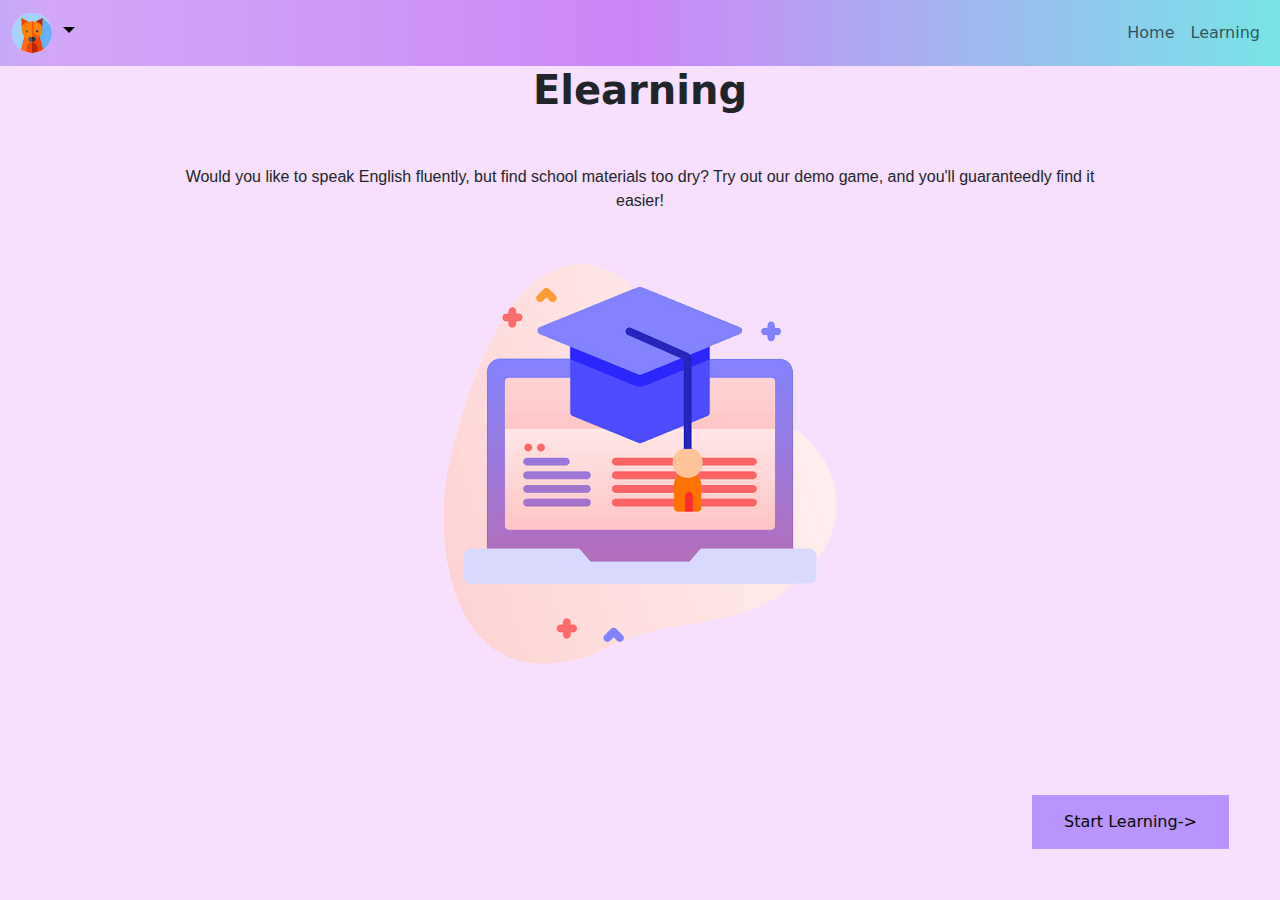
==== index.html @ 2f417462 "logok rendbe rakasa, KESZ!!!" ====
<!DOCTYPE html>
<html lang="en">
  <head>
    <meta charset="UTF-8" />
    <meta http-equiv="X-UA-Compatible" content="IE=edge" />
    <meta name="keywords" content="Angol, Nyelvtanulás, online" />
    <meta name="author" content="Niki Viki" />
    <meta name="viewport" content="width=device-width, initial-scale=1.0" />

    <script src="https://ajax.googleapis.com/ajax/libs/jquery/3.6.4/jquery.min.js"></script>
    <link
      href="https://cdn.jsdelivr.net/npm/bootstrap@5.2.3/dist/css/bootstrap.min.css"
      rel="stylesheet"
    />
    <script src="https://cdn.jsdelivr.net/npm/bootstrap@5.2.3/dist/js/bootstrap.bundle.min.js"></script>
    <script
      src="https://code.jquery.com/jquery-3.7.0.slim.min.js"
      integrity="sha256-tG5mcZUtJsZvyKAxYLVXrmjKBVLd6VpVccqz/r4ypFE="
      crossorigin="anonymous"
    ></script>
    <script src="avatar.js"></script>
    <script src="main.js" type="module"></script>

    <link rel="stylesheet" href="style.css" />
    <title>E-learning</title>
  </head>
  <nav class="navbar navbar-expand-sm hatter">
  
    <div class="container-fluid">
      <a
        class="navbar-brand nav-link dropdown-toggle"
        data-bs-toggle="dropdown"
        href="#"
      >
        <img
          class="megjelen rounded-pill"
          src="kepek/dog.png"
          alt="Avatar Logo"
          style="width: 40px"
        />
      </a>
      <ul class="dropdown-menu">
        <li>
          <a class="dropdown-item" href="#"
            ><img class="rounded-pill avatar" id="0" src="kepek/dog.png" alt=""
          /></a>
        </li>
        <li>
          <a class="dropdown-item" href="#"
            ><img class="rounded-pill avatar" id="1" src="kepek/pig.png" alt=""
          /></a>
        </li>
        <li>
          <a class="dropdown-item" href="#"
            ><img
              class="rounded-pill avatar"
              id="2"
              src="kepek/avatar_beuke.png"
              alt=""
          /></a>
        </li>
      </ul>
      <button
        class="navbar-toggler"
        type="button"
        data-bs-toggle="collapse"
        data-bs-target="#collapsibleNavbar"
      >
        <span class="navbar-toggler-icon"></span>
      </button>
      <div
        class="collapse navbar-collapse nav justify-content-end"
        id="collapsibleNavbar"
      >
        <ul class="navbar-nav">
          <li class="nav-item">
            <a class="nav-link" href="index.html">Home</a>
          </li>
          <li class="nav-item">
            <a class="nav-link" href="feladat.html">Learning</a>
          </li>
        </ul>
      </div>
    </div>
  </nav>
  <body>
    <main>
      <h1>Elearning</h1>
      <p>
        Would you like to speak English fluently, but find school materials too
        dry? Try out our demo game, and you'll guaranteedly find it easier!
      </p>
      <img class="kozep img-fluid" src="kepek/diploma.png" alt="oldalkep" />
      <a href="feladat.html">
        <button class="gomb">Start Learning-></button>
      </a>
    </main>
  </body>
</html>
---- style.css ----
.hatter {
  background: rgb(196, 169, 246);
  background: linear-gradient(
    90deg,
    rgba(196, 169, 246, 1) 0%,
    rgba(210, 167, 247, 1) 4%,
    rgba(203, 134, 246, 1) 50%,
    rgba(119, 228, 231, 1) 100%
  );
}
body {
  background-color: rgb(247, 223, 253);
}
h1 {
  text-align: center;
  font-weight: bold;
}
p {
  margin: 5%;
  text-align: center;
  font-family: "Segoe UI", Tahoma, Geneva, Verdana, sans-serif;
}
.kozep {
  display: block;
  margin-left: auto;
  margin-right: auto;
}

.gomb {
  background-color: #b894fc; /* Green */
  border: none;
  color: rgb(7, 7, 7);
  padding: 15px 32px;
  margin: 4%;
  text-decoration: none;
  float: right;
  position: fixed;
  position: fixed;
  bottom: 0;
  right: 0;
  font-size: 16px;
}
main {
  width: 80%;
  margin: auto;
}
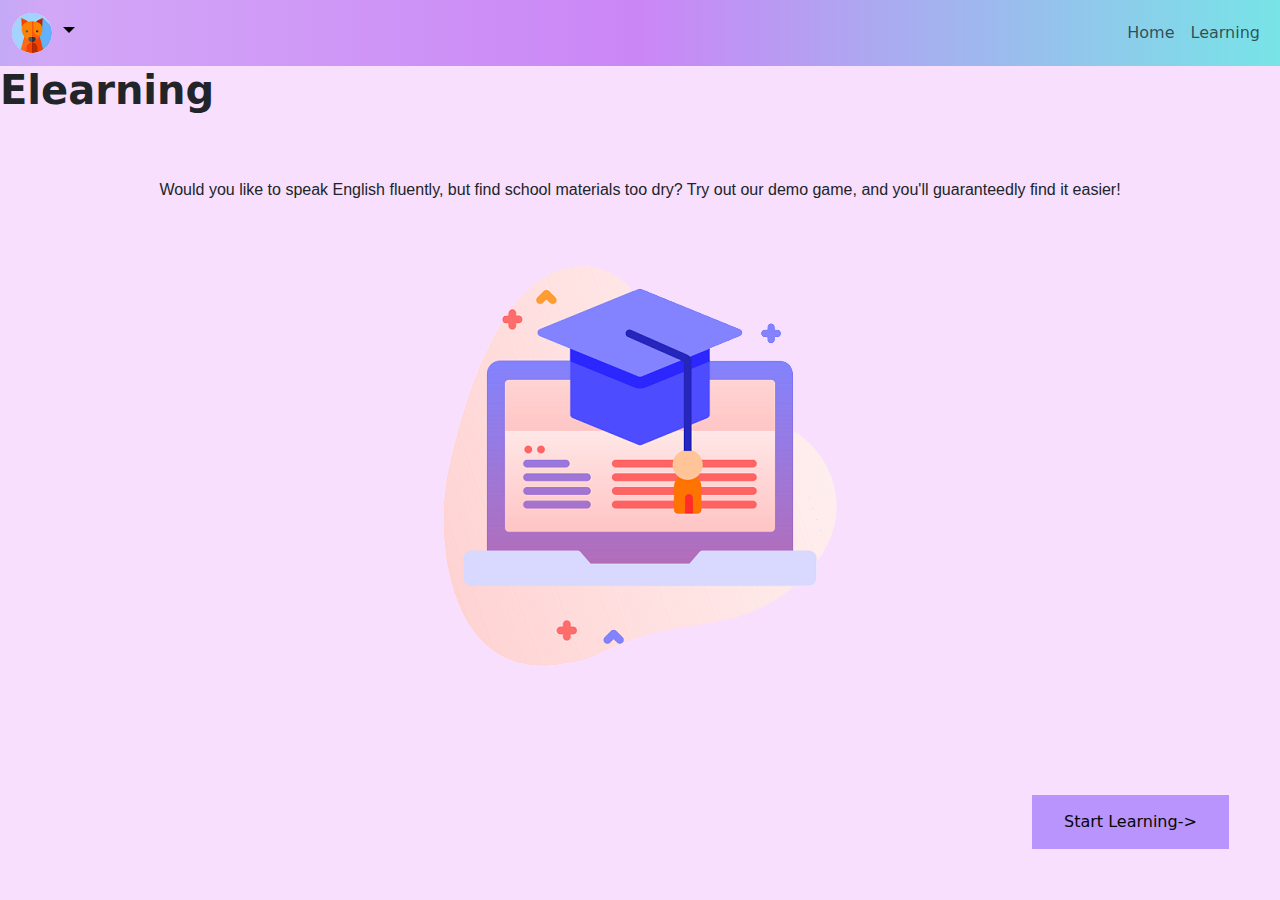
==== commit d12a633b: "kod optimalizalasa, gyorsabb betolt." ====
--- a/index.html
+++ b/index.html
@@ -3,88 +3,49 @@
   <head>
     <meta charset="UTF-8" />
     <meta http-equiv="X-UA-Compatible" content="IE=edge" />
-    <meta name="keywords" content="Angol, Nyelvtanulás, online" />
+    <meta name="keywords" content="English, Learning, online" />
     <meta name="author" content="Niki Viki" />
     <meta name="viewport" content="width=device-width, initial-scale=1.0" />
-
-    <script src="https://ajax.googleapis.com/ajax/libs/jquery/3.6.4/jquery.min.js"></script>
-    <link
-      href="https://cdn.jsdelivr.net/npm/bootstrap@5.2.3/dist/css/bootstrap.min.css"
-      rel="stylesheet"
-    />
-    <script src="https://cdn.jsdelivr.net/npm/bootstrap@5.2.3/dist/js/bootstrap.bundle.min.js"></script>
-    <script
-      src="https://code.jquery.com/jquery-3.7.0.slim.min.js"
-      integrity="sha256-tG5mcZUtJsZvyKAxYLVXrmjKBVLd6VpVccqz/r4ypFE="
-      crossorigin="anonymous"
-    ></script>
-    <script src="avatar.js"></script>
-    <script src="main.js" type="module"></script>
-
+    <link href="https://cdn.jsdelivr.net/npm/bootstrap@5.2.3/dist/css/bootstrap.min.css" rel="stylesheet"/>
     <link rel="stylesheet" href="style.css" />
     <title>E-learning</title>
   </head>
-  <nav class="navbar navbar-expand-sm hatter">
-  
-    <div class="container-fluid">
-      <a
-        class="navbar-brand nav-link dropdown-toggle"
-        data-bs-toggle="dropdown"
-        href="#"
-      >
-        <img
-          class="megjelen rounded-pill"
-          src="kepek/dog.png"
-          alt="Avatar Logo"
-          style="width: 40px"
-        />
-      </a>
-      <ul class="dropdown-menu">
-        <li>
-          <a class="dropdown-item" href="#"
-            ><img class="rounded-pill avatar" id="0" src="kepek/dog.png" alt=""
-          /></a>
-        </li>
-        <li>
-          <a class="dropdown-item" href="#"
-            ><img class="rounded-pill avatar" id="1" src="kepek/pig.png" alt=""
-          /></a>
-        </li>
-        <li>
-          <a class="dropdown-item" href="#"
-            ><img
-              class="rounded-pill avatar"
-              id="2"
-              src="kepek/avatar_beuke.png"
-              alt=""
-          /></a>
-        </li>
-      </ul>
-      <button
-        class="navbar-toggler"
-        type="button"
-        data-bs-toggle="collapse"
-        data-bs-target="#collapsibleNavbar"
-      >
-        <span class="navbar-toggler-icon"></span>
-      </button>
-      <div
-        class="collapse navbar-collapse nav justify-content-end"
-        id="collapsibleNavbar"
-      >
-        <ul class="navbar-nav">
-          <li class="nav-item">
-            <a class="nav-link" href="index.html">Home</a>
+  <body>
+    <!-- Nav -->
+    <nav class="navbar navbar-expand-sm hatter">
+      <div class="container-fluid">
+        <a class="navbar-brand nav-link dropdown-toggle" data-bs-toggle="dropdown" href="#">
+          <img class="megjelen rounded-pill" src="kepek/dog.png" alt="Avatar Logo" style="width: 40px">
+        </a>
+        <ul class="dropdown-menu">
+          <li class="avatar">
+            <a class="dropdown-item" href="#"><img class="rounded-pill" id="0" src="kepek/dog.png" alt="">   Mark level</a>
           </li>
-          <li class="nav-item">
-            <a class="nav-link" href="feladat.html">Learning</a>
+          <li class="avatar">
+            <a class="dropdown-item" href="#"><img class="rounded-pill" id="1" src="kepek/pig.png" alt="">   Peppa level</a>
+          </li>
+          <li class="avatar">
+            <a class="dropdown-item" href="#"><img class="rounded-pill" id="2" src="kepek/avatar_beuke.png" alt="">  Berni level</a>
           </li>
         </ul>
+        <button class="navbar-toggler" type="button" data-bs-toggle="collapse" data-bs-target="#collapsibleNavbar">
+          <span class="navbar-toggler-icon"></span>
+        </button>
+        <div class="collapse navbar-collapse nav justify-content-end" id="collapsibleNavbar">
+          <ul class="navbar-nav">
+            <li class="nav-item">
+              <a class="nav-link" href="index.html">Home</a>
+            </li>
+            <li class="nav-item">
+              <a class="nav-link" href="feladat.html">Learning</a>
+            </li>
+          </ul>
+        </div>
       </div>
-    </div>
-  </nav>
-  <body>
+    </nav>
+    <!-- Nav vége-->
     <main>
+      <!--Az oldal tartalma -->
       <h1>Elearning</h1>
       <p>
         Would you like to speak English fluently, but find school materials too
@@ -96,4 +57,8 @@
       </a>
     </main>
   </body>
+  <!-- A js valamint bootstrap linkeket az oldal végére illesztem be, hogy gyorsabb legyen -->
+  <script src="https://cdn.jsdelivr.net/npm/bootstrap@5.2.3/dist/js/bootstrap.bundle.min.js"></script>
+  <script src="https://code.jquery.com/jquery-3.7.0.slim.min.js" integrity="sha256-tG5mcZUtJsZvyKAxYLVXrmjKBVLd6VpVccqz/r4ypFE=" crossorigin="anonymous"></script>
+  <script src="avatar.js"></script>
 </html>
--- a/style.css
+++ b/style.css
@@ -9,10 +9,11 @@
   );
 }
 body {
+  
   background-color: rgb(247, 223, 253);
 }
 h1 {
-  text-align: center;
+
   font-weight: bold;
 }
 p {
@@ -40,7 +41,22 @@
   right: 0;
   font-size: 16px;
 }
-main {
-  width: 80%;
-  margin: auto;
+
+article{
+  margin: 0 auto;
+  text-align: center;
+  padding-top: 5%;
+  
+  
 }
+.rendez{
+  margin: 10px;
+}
+.igazitott{
+  text-align: start;
+}
+
+.row {
+  display: flex;
+  justify-content: center;
+}
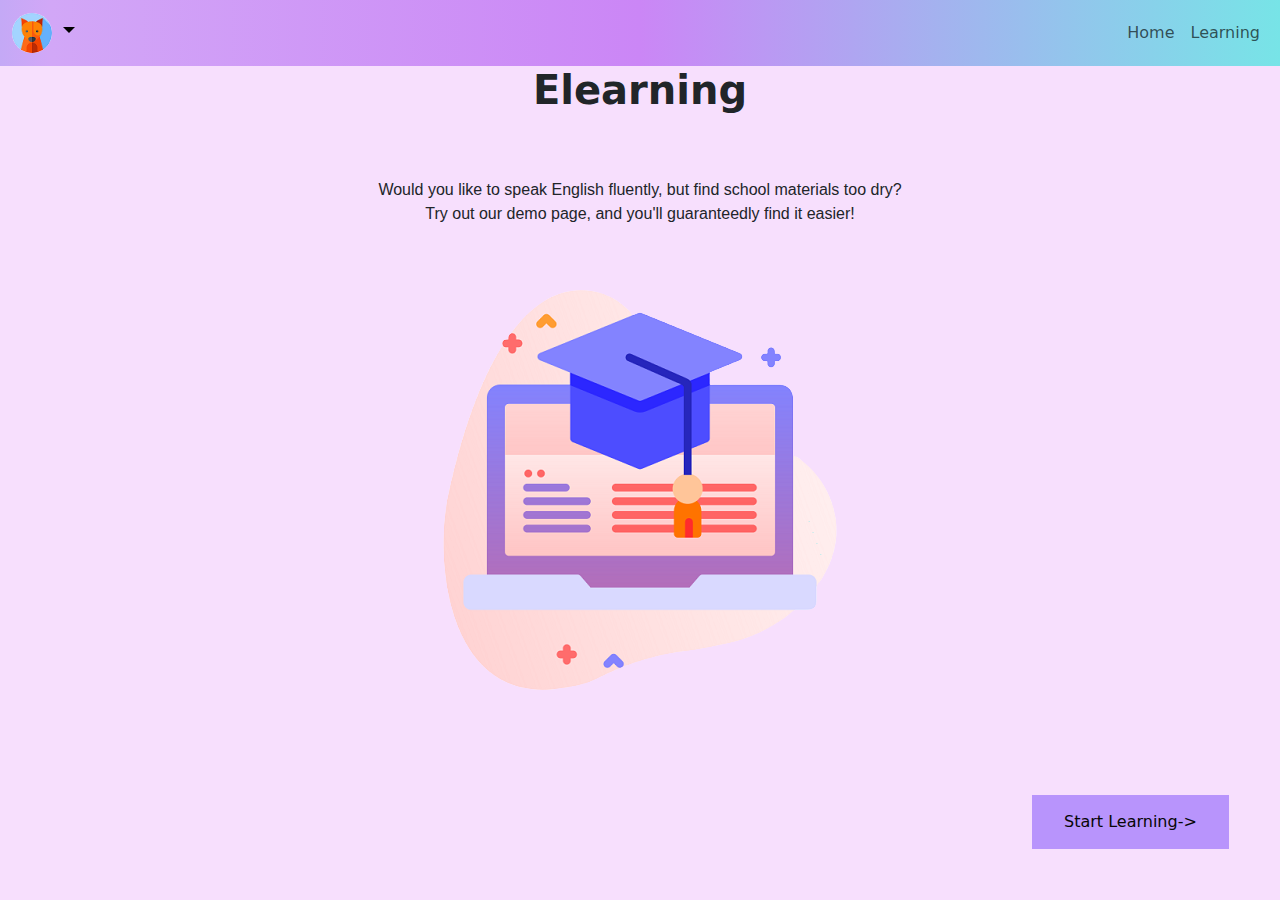
==== commit 99e00764: "igazitas a fooldalon" ====
--- a/index.html
+++ b/index.html
@@ -49,7 +49,7 @@
       <h1>Elearning</h1>
       <p>
         Would you like to speak English fluently, but find school materials too
-        dry? Try out our demo game, and you'll guaranteedly find it easier!
+        dry? <br> Try out our demo page, and you'll guaranteedly find it easier! 
       </p>
       <img class="kozep img-fluid" src="kepek/diploma.png" alt="oldalkep" />
       <a href="feladat.html">
--- a/style.css
+++ b/style.css
@@ -11,15 +11,16 @@
 body {
   
   background-color: rgb(247, 223, 253);
+  
 }
 h1 {
-
+text-align: center;
   font-weight: bold;
 }
 p {
   margin: 5%;
   text-align: center;
-  font-family: "Segoe UI", Tahoma, Geneva, Verdana, sans-serif;
+  font-family: "Segoe UI", Tahoma,  Verdana, sans-serif;
 }
 .kozep {
   display: block;
@@ -43,8 +44,7 @@
 }
 
 article{
-  margin: 0 auto;
-  text-align: center;
+ 
   padding-top: 5%;
   
   
